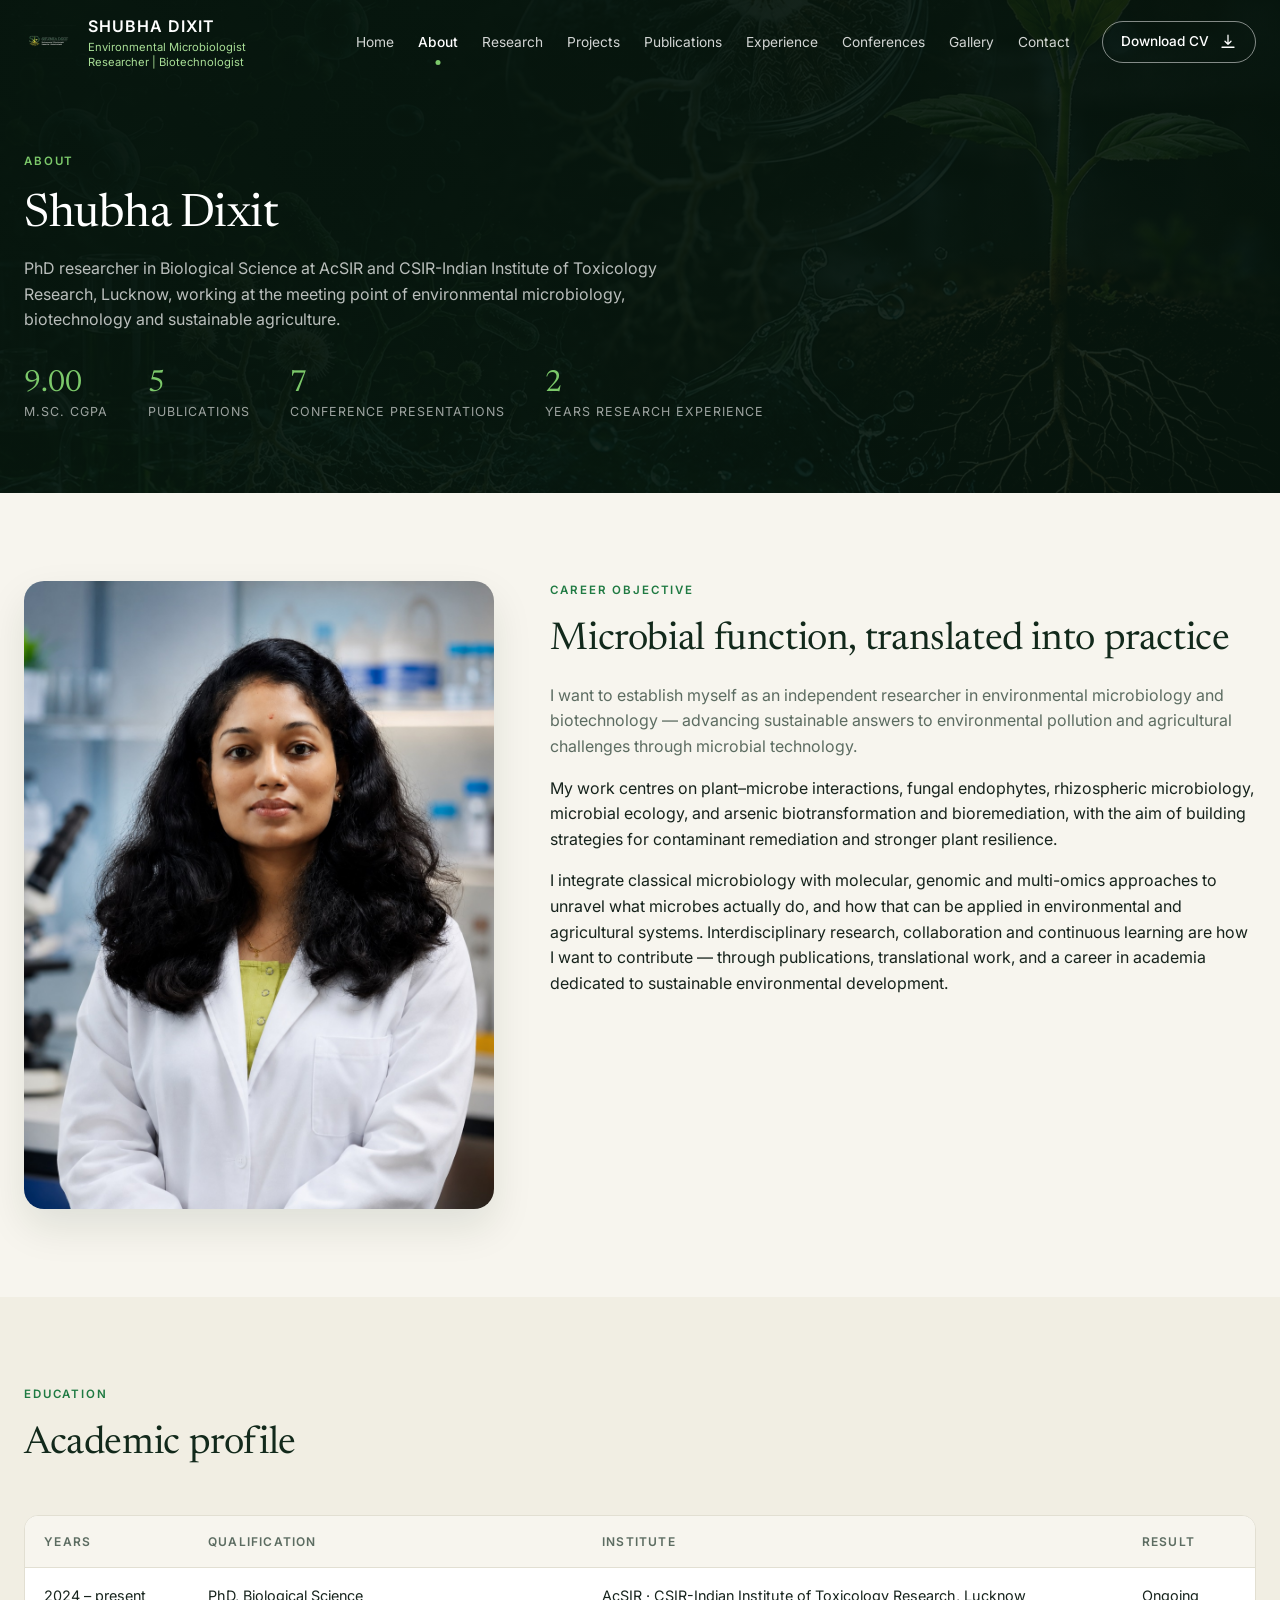
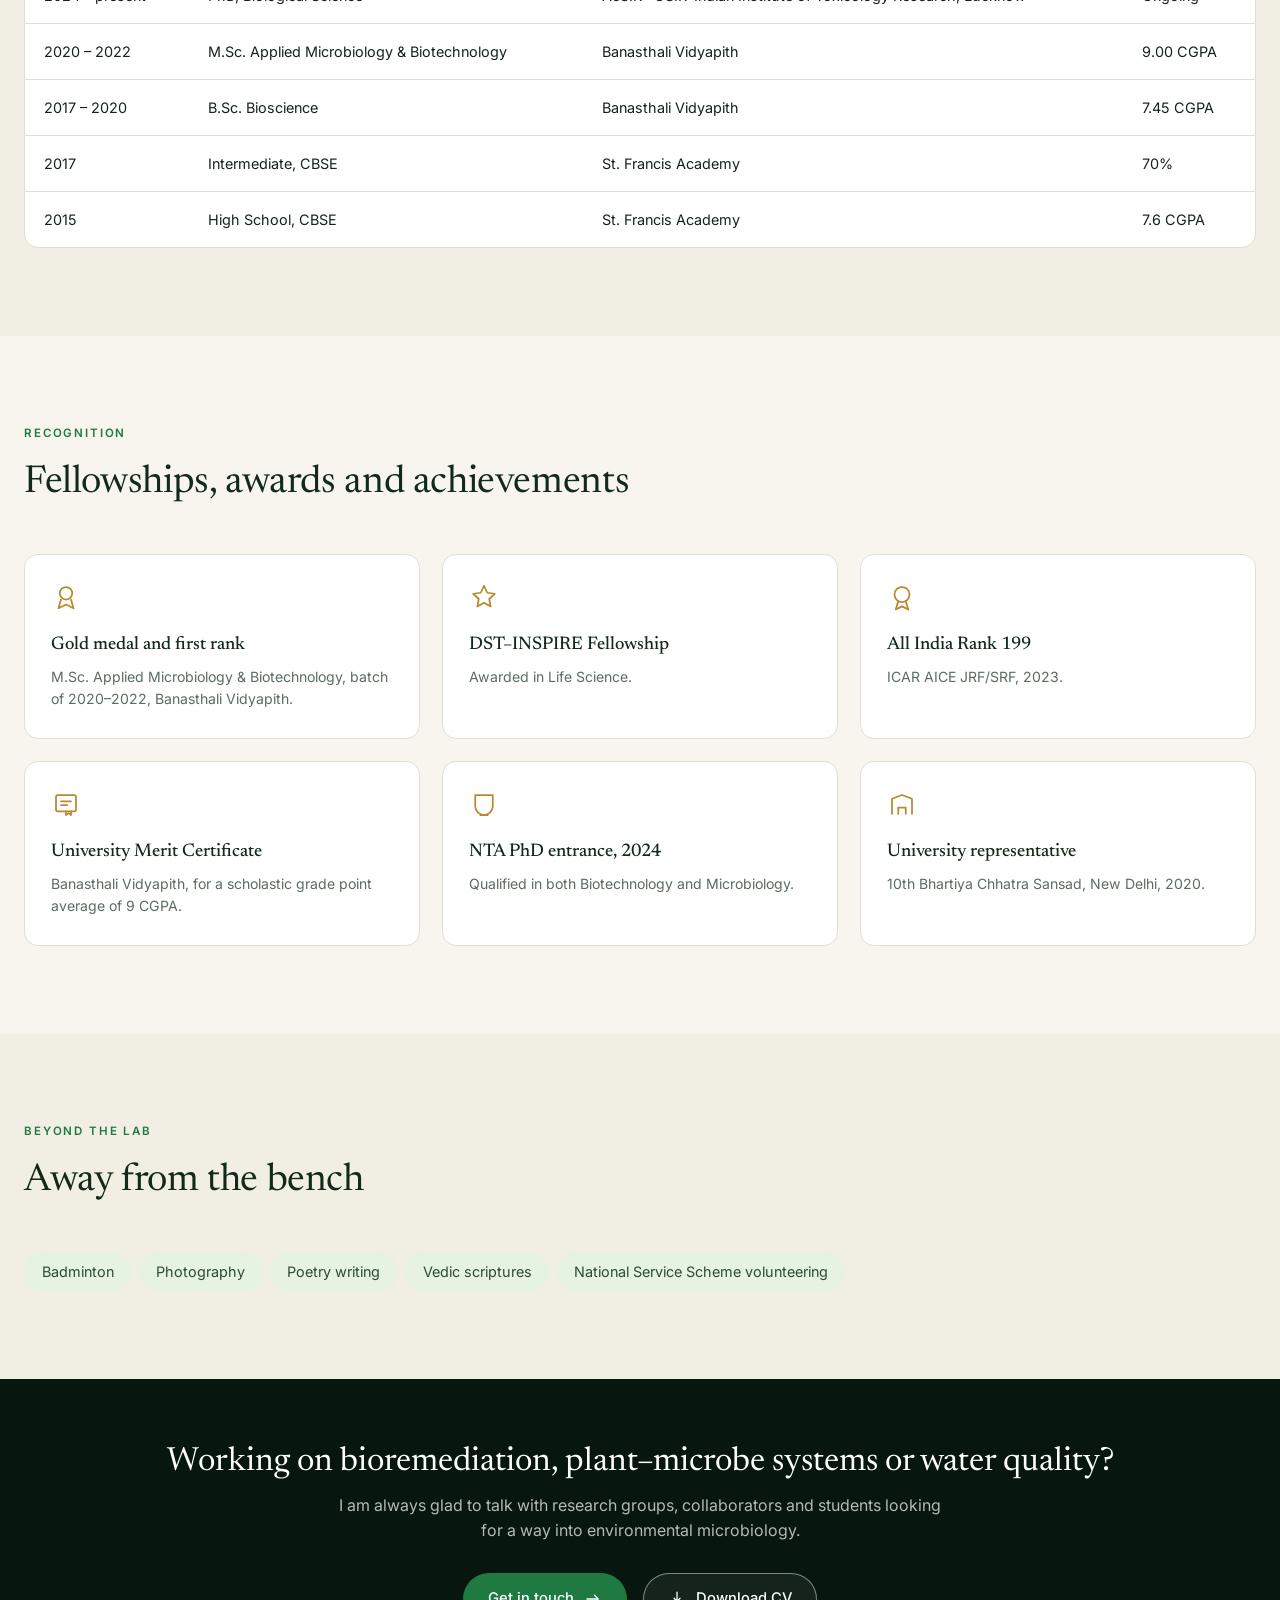
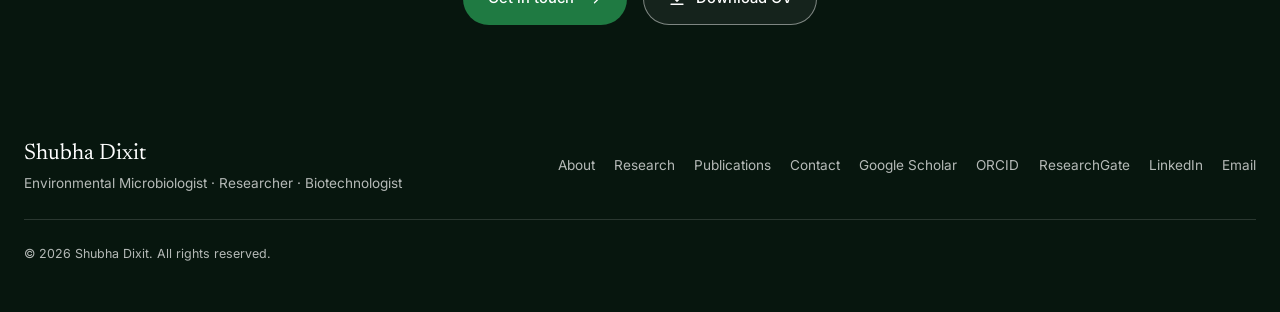
==== about.html @ a49ebfc6 "Add files via upload" ====
<!DOCTYPE html>
<html lang="en">
<head>
<meta charset="utf-8">
<meta name="viewport" content="width=device-width, initial-scale=1">
<title>About &mdash; Shubha Dixit</title>
<meta name="description" content="Career objective, academic profile, fellowships and awards of Shubha Dixit, PhD researcher at AcSIR and CSIR-IITR Lucknow.">
<meta name="author" content="Shubha Dixit">
<meta property="og:type" content="website">
<meta property="og:title" content="About &mdash; Shubha Dixit">
<meta property="og:description" content="Career objective, academic profile, fellowships and awards of Shubha Dixit, PhD researcher at AcSIR and CSIR-IITR Lucknow.">
<meta property="og:image" content="assets/img/og-cover.jpg">
<link rel="icon" href="assets/img/favicon.png" type="image/png">
<link rel="preconnect" href="https://fonts.googleapis.com">
<link rel="preconnect" href="https://fonts.gstatic.com" crossorigin>
<link href="https://fonts.googleapis.com/css2?family=Newsreader:ital,opsz,wght@0,6..72,300;0,6..72,400;0,6..72,500;1,6..72,300&family=Inter:wght@300;400;500;600;700&display=swap" rel="stylesheet">
<link rel="stylesheet" href="assets/css/style.css">
</head>

<body>
<a class="skip-link" href="#main">Skip to content</a>

<header class="site-header" id="siteHeader">
  <div class="shell nav-shell">

    <a class="brand" href="index.html">
      <span class="brand-mark">
        <img src="assets/img/logo.png" alt="">
      </span>
      <span class="brand-text">
        <strong>SHUBHA DIXIT</strong>
        <em>Environmental Microbiologist</em>
        <em>Researcher | Biotechnologist</em>
      </span>
    </a>

    <nav class="nav" id="primaryNav" aria-label="Main">
      <ul>
        <li><a href="index.html">Home</a></li>
        <li><a href="about.html" class="is-current" aria-current="page">About</a></li>
        <li><a href="research.html">Research</a></li>
        <li><a href="projects.html">Projects</a></li>
        <li><a href="publications.html">Publications</a></li>
        <li><a href="experience.html">Experience</a></li>
        <li><a href="conferences.html">Conferences</a></li>
        <li><a href="gallery.html">Gallery</a></li>
        <li><a href="contact.html">Contact</a></li>
      </ul>
    </nav>

    <a class="btn btn-outline btn-cv" href="assets/cv/Shubha_Dixit_CV.pdf" download>
      Download CV
      <svg class="ico" viewBox="0 0 24 24" aria-hidden="true"><path d="M12 3v12m0 0 4-4m-4 4-4-4M4 19h16"/></svg>
    </a>

    <button class="nav-toggle" id="navToggle" aria-label="Open menu" aria-expanded="false" aria-controls="primaryNav">
      <span></span><span></span><span></span>
    </button>

  </div>
</header>

<main id="main">

<section class="page-head">
  <div class="shell">
    <p class="eyebrow">About</p>
    <h1 class="page-title">Shubha Dixit</h1>
    <p class="page-lead">PhD researcher in Biological Science at AcSIR and CSIR-Indian Institute of Toxicology Research, Lucknow, working at the meeting point of environmental microbiology, biotechnology and sustainable agriculture.</p>
    <div class="page-stats">
      <div><strong>9.00</strong> M.Sc. CGPA</div>
      <div><strong>5</strong> Publications</div>
      <div><strong>7</strong> Conference presentations</div>
      <div><strong>2</strong> Years research experience</div>
    </div>
  </div>
</section>

<section class="section">
  <div class="shell">
    <div class="split-grid">
      <figure class="portrait-card reveal">
        <img src="assets/img/about-portrait.jpg" alt="Shubha Dixit at the microscope">
      </figure>

      <div class="reveal">
        <p class="eyebrow eyebrow-dark">Career objective</p>
        <h2 class="section-title">Microbial function, translated into practice</h2>
        <p class="section-lead">
          I want to establish myself as an independent researcher in environmental
          microbiology and biotechnology &mdash; advancing sustainable answers to
          environmental pollution and agricultural challenges through microbial technology.
        </p>
        <p>
          My work centres on plant&ndash;microbe interactions, fungal endophytes,
          rhizospheric microbiology, microbial ecology, and arsenic biotransformation and
          bioremediation, with the aim of building strategies for contaminant remediation
          and stronger plant resilience.
        </p>
        <p>
          I integrate classical microbiology with molecular, genomic and multi-omics
          approaches to unravel what microbes actually do, and how that can be applied in
          environmental and agricultural systems. Interdisciplinary research,
          collaboration and continuous learning are how I want to contribute &mdash;
          through publications, translational work, and a career in academia dedicated to
          sustainable environmental development.
        </p>
      </div>
    </div>
  </div>
</section>

<section class="section section-tint">
  <div class="shell">
    <header class="section-head reveal">
      <p class="eyebrow eyebrow-dark">Education</p>
      <h2 class="section-title">Academic profile</h2>
    </header>

    <div class="table-wrap reveal">
      <table class="data-table">
        <thead>
          <tr><th>Years</th><th>Qualification</th><th>Institute</th><th>Result</th></tr>
        </thead>
        <tbody>
          <tr><td>2024 &ndash; present</td><td>PhD, Biological Science</td><td>AcSIR &middot; CSIR-Indian Institute of Toxicology Research, Lucknow</td><td>Ongoing</td></tr>
          <tr><td>2020 &ndash; 2022</td><td>M.Sc. Applied Microbiology &amp; Biotechnology</td><td>Banasthali Vidyapith</td><td>9.00 CGPA</td></tr>
          <tr><td>2017 &ndash; 2020</td><td>B.Sc. Bioscience</td><td>Banasthali Vidyapith</td><td>7.45 CGPA</td></tr>
          <tr><td>2017</td><td>Intermediate, CBSE</td><td>St. Francis Academy</td><td>70%</td></tr>
          <tr><td>2015</td><td>High School, CBSE</td><td>St. Francis Academy</td><td>7.6 CGPA</td></tr>
        </tbody>
      </table>
    </div>
  </div>
</section>

<section class="section">
  <div class="shell">
    <header class="section-head reveal">
      <p class="eyebrow eyebrow-dark">Recognition</p>
      <h2 class="section-title">Fellowships, awards and achievements</h2>
    </header>

    <div class="award-grid">
      <article class="award reveal">
        <svg class="badge-ico" viewBox="0 0 24 24" aria-hidden="true"><circle cx="12" cy="9" r="5"/><path d="m8 14-2 7 6-3 6 3-2-7"/></svg>
        <h3>Gold medal and first rank</h3>
        <p>M.Sc. Applied Microbiology &amp; Biotechnology, batch of 2020&ndash;2022, Banasthali Vidyapith.</p>
      </article>
      <article class="award reveal">
        <svg class="badge-ico" viewBox="0 0 24 24" aria-hidden="true"><path d="m12 3 2.6 5.6 6 .8-4.4 4.2 1.1 6-5.3-3-5.3 3 1.1-6L3.4 9.4l6-.8z"/></svg>
        <h3>DST&ndash;INSPIRE Fellowship</h3>
        <p>Awarded in Life Science.</p>
      </article>
      <article class="award reveal">
        <svg class="badge-ico" viewBox="0 0 24 24" aria-hidden="true"><circle cx="12" cy="10" r="6"/><path d="M9 15.5 7 22l5-2.5L17 22l-2-6.5"/></svg>
        <h3>All India Rank 199</h3>
        <p>ICAR AICE JRF/SRF, 2023.</p>
      </article>
      <article class="award reveal">
        <svg class="badge-ico" viewBox="0 0 24 24" aria-hidden="true"><rect x="4" y="4" width="16" height="13" rx="1.5"/><path d="M8 9h8M8 12h5m-1 5v3l2-1.5L16 20v-3"/></svg>
        <h3>University Merit Certificate</h3>
        <p>Banasthali Vidyapith, for a scholastic grade point average of 9 CGPA.</p>
      </article>
      <article class="award reveal">
        <svg class="badge-ico" viewBox="0 0 24 24" aria-hidden="true"><path d="M5 4h14v9a7 7 0 0 1-14 0z"/><path d="M9 20h6"/></svg>
        <h3>NTA PhD entrance, 2024</h3>
        <p>Qualified in both Biotechnology and Microbiology.</p>
      </article>
      <article class="award reveal">
        <svg class="badge-ico" viewBox="0 0 24 24" aria-hidden="true"><path d="M4 19V7l8-3 8 3v12"/><path d="M9 19v-5h6v5"/></svg>
        <h3>University representative</h3>
        <p>10th Bhartiya Chhatra Sansad, New Delhi, 2020.</p>
      </article>
    </div>
  </div>
</section>

<section class="section section-tint">
  <div class="shell">
    <header class="section-head reveal">
      <p class="eyebrow eyebrow-dark">Beyond the lab</p>
      <h2 class="section-title">Away from the bench</h2>
    </header>
    <ul class="chip-list chip-list-lg reveal">
      <li>Badminton</li>
      <li>Photography</li>
      <li>Poetry writing</li>
      <li>Vedic scriptures</li>
      <li>National Service Scheme volunteering</li>
    </ul>
  </div>
</section>

<section class="cta">
  <div class="shell">
    <h2>Working on bioremediation, plant&ndash;microbe systems or water quality?</h2>
    <p>I am always glad to talk with research groups, collaborators and students looking for a way into environmental microbiology.</p>
    <div class="cta-actions">
      <a class="btn btn-solid" href="contact.html">Get in touch <svg class="ico" viewBox="0 0 24 24" aria-hidden="true"><path d="M4 12h15m0 0-5-5m5 5-5 5"/></svg></a>
      <a class="btn btn-ghost" href="assets/cv/Shubha_Dixit_CV.pdf" download><svg class="ico" viewBox="0 0 24 24" aria-hidden="true"><path d="M12 3v12m0 0 4-4m-4 4-4-4M4 19h16"/></svg> Download CV</a>
    </div>
  </div>
</section>

</main>

<footer class="site-footer">
  <div class="shell footer-grid">
    <div>
      <p class="footer-name">Shubha Dixit</p>
      <p class="footer-role">Environmental Microbiologist &middot; Researcher &middot; Biotechnologist</p>
    </div>
    <ul class="footer-links">
      <li><a href="about.html">About</a></li>
      <li><a href="research.html">Research</a></li>
      <li><a href="publications.html">Publications</a></li>
      <li><a href="contact.html">Contact</a></li>
      <li><a href="https://scholar.google.com/" target="_blank" rel="noopener">Google Scholar</a></li>
      <li><a href="https://orcid.org/" target="_blank" rel="noopener">ORCID</a></li>
      <li><a href="https://www.researchgate.net/" target="_blank" rel="noopener">ResearchGate</a></li>
      <li><a href="https://www.linkedin.com/" target="_blank" rel="noopener">LinkedIn</a></li>
      <li><a href="mailto:shubha.dixit.9@gmail.com">Email</a></li>
    </ul>
    <p class="footer-copy">&copy; <span id="year">2026</span> Shubha Dixit. All rights reserved.</p>
  </div>
</footer>

<script src="assets/js/main.js"></script>
</body>
</html>
---- assets/css/style.css ----
/* ============================================================
   Shubha Dixit — personal research site
   Palette, type and layout tokens
   ============================================================ */

:root{
  /* colour */
  --ink:        #07160E;   /* deepest forest, hero base            */
  --ink-2:      #0E2418;   /* raised dark surfaces                 */
  --leaf:       #7CC96A;   /* bright accent — highlights, eyebrows */
  --leaf-soft:  #A8DE96;
  --leaf-deep:  #1F7A42;   /* solid buttons                        */
  --leaf-tint:  #E6F2E2;   /* icon wells, chips                    */
  --cream:      #F7F5EE;   /* page background                      */
  --cream-2:    #F1EEE3;   /* tinted sections                      */
  --card:       #FFFFFF;
  --text:       #16231C;
  --muted:      #5C6C61;
  --line:       #E2DFD2;
  --line-dark:  rgba(255,255,255,.14);

  /* type */
  --display: "Newsreader", Georgia, "Times New Roman", serif;
  --body:    "Inter", system-ui, -apple-system, "Segoe UI", sans-serif;

  /* metrics */
  --shell: 1320px;
  --radius: 14px;
  --radius-lg: 20px;
  --shadow: 0 18px 40px rgba(11,40,24,.10);
  --shadow-soft: 0 8px 24px rgba(11,40,24,.07);
  --header-h: 84px;
}

/* ── reset ─────────────────────────────────────────────── */
*,*::before,*::after{ box-sizing:border-box; }
html{ scroll-behavior:smooth; scroll-padding-top: calc(var(--header-h) + 12px); }
body{
  margin:0;
  background:var(--cream);
  color:var(--text);
  font-family:var(--body);
  font-size:16px;
  line-height:1.6;
  -webkit-font-smoothing:antialiased;
}
img{ max-width:100%; display:block; }
a{ color:inherit; text-decoration:none; }
h1,h2,h3,h4{ margin:0 0 .5em; line-height:1.2; font-weight:500; }
p{ margin:0 0 1em; }
ul,ol{ margin:0; padding:0; list-style:none; }

.shell{ width:min(100% - 48px, var(--shell)); margin-inline:auto; }

.skip-link{
  position:absolute; left:-9999px; top:0; z-index:200;
  background:var(--leaf-deep); color:#fff; padding:10px 16px; border-radius:0 0 8px 0;
}
.skip-link:focus{ left:0; }

:focus-visible{ outline:2px solid var(--leaf); outline-offset:3px; border-radius:4px; }

/* ── shared bits ───────────────────────────────────────── */
.ico{ width:18px; height:18px; fill:none; stroke:currentColor; stroke-width:1.7;
      stroke-linecap:round; stroke-linejoin:round; flex:none; }

.eyebrow{
  font-size:.72rem; font-weight:600; letter-spacing:.16em; text-transform:uppercase;
  color:var(--leaf); margin-bottom:1.1rem;
}
.eyebrow span{ opacity:.6; margin:0 .35em; }
.eyebrow-dark{ color:var(--leaf-deep); }

.btn{
  display:inline-flex; align-items:center; gap:.6rem;
  font-family:var(--body); font-size:.92rem; font-weight:500;
  padding:.85rem 1.5rem; border-radius:999px; border:1px solid transparent;
  cursor:pointer; transition:transform .2s ease, background .2s ease, color .2s ease, border-color .2s ease;
}
.btn:hover{ transform:translateY(-2px); }
.btn-solid{ background:var(--leaf-deep); color:#fff; }
.btn-solid:hover{ background:#1a6a39; }
.btn-ghost{ background:rgba(255,255,255,.06); color:#fff; border-color:rgba(255,255,255,.45); }
.btn-ghost:hover{ background:rgba(255,255,255,.14); }
.btn-outline{ border-color:rgba(255,255,255,.5); color:#fff; padding:.6rem 1.15rem; font-size:.85rem; }
.btn-outline:hover{ background:rgba(255,255,255,.12); }
.btn-line{ border-color:var(--line); color:var(--text); padding:.6rem 1.15rem; font-size:.85rem; background:#fff; }
.btn-line:hover{ border-color:var(--leaf-deep); color:var(--leaf-deep); }
.btn-wide{ width:100%; justify-content:center; margin-top:1.1rem; }

.tag{
  display:inline-block; font-size:.72rem; font-weight:500; color:var(--muted);
  background:var(--cream-2); border:1px solid var(--line);
  padding:.25rem .7rem; border-radius:6px;
}

.chip-list{ display:flex; flex-wrap:wrap; gap:.45rem; }
.chip-list li{
  font-size:.78rem; color:#2f4a39; background:var(--leaf-tint);
  border-radius:999px; padding:.3rem .8rem;
}

.doi{
  display:inline-flex; align-items:center; gap:.35rem;
  font-size:.8rem; color:var(--leaf-deep); word-break:break-all;
}
.doi:hover{ text-decoration:underline; }
.doi .ico{ width:14px; height:14px; }

/* ============================================================
   HEADER
   ============================================================ */
.site-header{
  position:fixed; inset:0 0 auto 0; z-index:100;
  height:var(--header-h);
  display:flex; align-items:center;
  transition:background .3s ease, box-shadow .3s ease, height .3s ease;
}
.site-header.is-stuck{
  background:rgba(7,22,14,.92);
  backdrop-filter:blur(10px);
  box-shadow:0 1px 0 rgba(255,255,255,.08);
  height:70px;
}
.nav-shell{ display:flex; align-items:center; gap:2rem; }

.brand{ display:flex; align-items:center; gap:.75rem; margin-right:auto; }
.brand-mark{ width:52px; height:52px; flex:none; }
.brand-mark img,
.brand-mark svg{ width:100%; height:100%; object-fit:contain; }
.brand-letter{ font-family:var(--display); font-size:34px; fill:#fff; }
.brand-letter-d{ fill:var(--leaf); }
.brand-root{ fill:none; stroke:var(--leaf); stroke-width:1.1; stroke-linecap:round; opacity:.85; }
.brand-text strong{
  display:block; color:#fff; font-family:var(--body); font-weight:600;
  font-size:1rem; letter-spacing:.06em;
}
.brand-text em{
  display:block; font-style:normal; font-size:.7rem; color:var(--leaf-soft); line-height:1.35;
}

.nav ul{ display:flex; gap:1.5rem; }
.nav a{
  font-size:.86rem; color:rgba(255,255,255,.82); padding:.4rem 0;
  position:relative; transition:color .2s ease;
}
.nav a:hover{ color:#fff; }
.nav a.is-current{ color:#fff; font-weight:500; }
.nav a.is-current::after{
  content:""; position:absolute; left:50%; bottom:-8px; transform:translateX(-50%);
  width:5px; height:5px; border-radius:50%; background:var(--leaf);
}

.nav-toggle{ display:none; background:none; border:0; padding:8px; cursor:pointer; }
.nav-toggle span{ display:block; width:24px; height:2px; background:#fff; margin:5px 0; border-radius:2px;
  transition:transform .25s ease, opacity .25s ease; }
.nav-toggle[aria-expanded="true"] span:nth-child(1){ transform:translateY(7px) rotate(45deg); }
.nav-toggle[aria-expanded="true"] span:nth-child(2){ opacity:0; }
.nav-toggle[aria-expanded="true"] span:nth-child(3){ transform:translateY(-7px) rotate(-45deg); }

/* ============================================================
   HERO
   ============================================================ */
.hero{
  position:relative; overflow:hidden;
  padding:calc(var(--header-h) + 56px) 0 190px;
  background:var(--ink);
  isolation:isolate;
}
.hero-bg{
  position:absolute; inset:0; z-index:-2;
  background:url("../img/hero-bg.jpg") center/cover no-repeat, var(--ink);
  opacity:.55;
}
.hero-veil{
  position:absolute; inset:0; z-index:-1;
  background:
    radial-gradient(120% 90% at 12% 30%, rgba(7,22,14,.94) 0%, rgba(7,22,14,.72) 45%, rgba(7,22,14,.35) 75%),
    linear-gradient(to bottom, rgba(7,22,14,.55), rgba(7,22,14,.9));
}
.hero-shell{
  display:grid; grid-template-columns:minmax(0,1fr) minmax(0,1.05fr);
  gap:2rem; align-items:center;
}

.hero-title{
  font-family:var(--display); font-weight:400; color:#fff;
  font-size:clamp(2.3rem, 4.2vw, 3.7rem); line-height:1.14;
  letter-spacing:-.01em; margin-bottom:1.4rem;
}
.hero-title em{ font-style:normal; color:var(--leaf); }

.hero-lead{
  color:rgba(255,255,255,.8); max-width:34rem; font-size:1rem; line-height:1.75;
  margin-bottom:2rem;
}
.hero-actions{ display:flex; flex-wrap:wrap; gap:1rem; margin-bottom:2.2rem; }

.hero-links{ display:flex; flex-wrap:wrap; gap:1.6rem; }
.hero-links a{
  display:inline-flex; align-items:center; gap:.5rem;
  font-size:.83rem; color:rgba(255,255,255,.72); transition:color .2s ease;
}
.hero-links a:hover{ color:var(--leaf); }

/* hero figure — one complete artwork supplied by you */
.hero-figure{ position:relative; }
.hero-arc{
  position:absolute; left:4%; top:0; width:72%; aspect-ratio:1;
  border:1px solid rgba(168,222,150,.35); border-radius:50%;
  pointer-events:none;
}
.hero-image{
  position:relative; width:100%; max-height:min(660px, 72vh);
  object-fit:contain; object-position:bottom right;
  -webkit-mask-image:linear-gradient(to bottom, #000 86%, transparent 100%);
          mask-image:linear-gradient(to bottom, #000 86%, transparent 100%);
}

/* ============================================================
   FOCUS CARDS
   ============================================================ */
.focus{ position:relative; z-index:5; margin-top:-130px; }
.focus-grid{
  display:grid; grid-template-columns:repeat(4,1fr); gap:1.25rem;
  background:var(--card); border-radius:var(--radius-lg);
  padding:1.5rem; box-shadow:var(--shadow);
}
.focus-card{
  position:relative; overflow:hidden;
  background:linear-gradient(135deg,#FBFBF7 0%, #F2F6EF 100%);
  border:1px solid var(--line); border-radius:var(--radius);
  padding:1.4rem 1.3rem; min-height:190px;
  transition:transform .25s ease, box-shadow .25s ease;
}
.focus-card:hover{ transform:translateY(-4px); box-shadow:var(--shadow-soft); }
.focus-icon{
  display:grid; place-items:center; width:42px; height:42px; border-radius:50%;
  background:var(--leaf-tint); margin-bottom:.9rem;
}
.focus-icon svg{ width:22px; height:22px; fill:none; stroke:var(--leaf-deep); stroke-width:1.5;
  stroke-linecap:round; stroke-linejoin:round; }
.focus-card h3{ font-family:var(--display); font-size:1.18rem; color:#12291B; }
.focus-card p{ font-size:.85rem; color:var(--muted); margin:0; max-width:22ch; }
.focus-art{
  position:absolute; right:-8px; top:14px; width:44%; opacity:.9; pointer-events:none;
}

/* ============================================================
   BAND — about / highlights / achievements
   ============================================================ */
.band{ padding:5rem 0 4.5rem; }
.band-grid{
  display:grid; grid-template-columns:1fr 1.05fr 1.05fr; gap:2.75rem;
}
.band-col-mid{
  border-inline:1px solid var(--line);
  padding-inline:2.75rem;
  margin-inline:-.75rem;
}

.rule-heading{
  display:flex; align-items:center; gap:.6rem;
  font-family:var(--body); font-size:.82rem; font-weight:600;
  letter-spacing:.13em; text-transform:uppercase; color:#25382C;
  margin-bottom:1.5rem;
}
.rule-heading::after{
  content:""; flex:1; height:1px; background:var(--line);
}
.rule-heading-split{ justify-content:space-between; margin-top:2.5rem; }
.rule-heading-split::after{ display:none; }
.rule-heading-split > span{ display:flex; align-items:center; gap:.6rem; }
.rule-ico{ width:20px; height:20px; fill:none; stroke:var(--leaf-deep); stroke-width:1.4;
  stroke-linecap:round; stroke-linejoin:round; }

.chip-link{
  font-size:.75rem; font-weight:500; text-transform:none; letter-spacing:0;
  border:1px solid var(--line); border-radius:999px; padding:.3rem .9rem; background:#fff;
}
.chip-link:hover{ border-color:var(--leaf-deep); color:var(--leaf-deep); }

/* about */
.about-inner{ display:grid; grid-template-columns:200px 1fr; gap:1.4rem; }
.about-photo{ margin:0; }
.about-photo img{
  width:100%; aspect-ratio:3/4; object-fit:cover;
  border-radius:var(--radius); box-shadow:var(--shadow-soft);
}
.about-text p{ font-size:.9rem; color:var(--muted); }
.about-text .btn-line{ margin-top:.4rem; }

/* highlight tiles */
.tile-grid{ display:grid; grid-template-columns:1fr 1fr; gap:.9rem; }
.tile{
  position:relative; display:block; border-radius:var(--radius); overflow:hidden;
  aspect-ratio:16/11; background:var(--ink-2);
}
.tile img{ width:100%; height:100%; object-fit:cover; transition:transform .45s ease; }
.tile:hover img{ transform:scale(1.06); }
.tile span{
  position:absolute; left:0; right:0; bottom:0; padding:.7rem .85rem;
  color:#fff; font-size:.82rem; font-weight:500;
  background:linear-gradient(to top, rgba(6,20,12,.85), rgba(6,20,12,0));
}

/* achievements */
.badge-row{ display:grid; grid-template-columns:repeat(4,1fr); gap:.75rem; text-align:center; }
.badge-row li{ display:flex; flex-direction:column; align-items:center; gap:.3rem; }
.badge-ico{ width:30px; height:30px; fill:none; stroke:#B8892F; stroke-width:1.4;
  stroke-linecap:round; stroke-linejoin:round; }
.badge-row strong{ font-size:.78rem; font-weight:600; }
.badge-row span{ font-size:.72rem; color:var(--muted); }

/* latest publications carousel */
.pub-carousel{ position:relative; }
.pub-track{ position:relative; min-height:200px; }
.pub-slide{
  display:none; grid-template-columns:96px 1fr; gap:1rem;
}
.pub-slide.is-active{ display:grid; animation:fadeIn .45s ease both; }
@keyframes fadeIn{ from{ opacity:0; transform:translateY(8px);} to{ opacity:1; transform:none;} }
.pub-thumb{
  width:96px; aspect-ratio:3/4; object-fit:cover;
  border:1px solid var(--line); border-radius:8px; background:#fff;
}
.pub-meta h3{ font-size:.95rem; font-weight:600; line-height:1.4; margin-bottom:.35rem; }
.pub-source{ font-size:.82rem; color:var(--muted); margin-bottom:.5rem; }
.pub-meta .tag{ margin-bottom:.6rem; }
.pub-dots{ display:flex; gap:.4rem; justify-content:center; margin-top:1.2rem; }
.pub-dots button{
  width:8px; height:8px; padding:0; border:0; border-radius:50%;
  background:var(--line); cursor:pointer; transition:background .2s ease, width .2s ease;
}
.pub-dots button.is-active{ background:var(--leaf-deep); width:20px; border-radius:4px; }

/* ============================================================
   GENERIC SECTIONS
   ============================================================ */
.section{ padding:5.5rem 0; }
.section-tint{ background:var(--cream-2); }
.section-dark{ background:var(--ink); color:rgba(255,255,255,.82); }
.section-dark .section-title{ color:#fff; }
.section-dark .section-lead{ color:rgba(255,255,255,.7); }

.section-head{ max-width:52rem; margin-bottom:3rem; }
.section-title{
  font-family:var(--display); font-weight:400;
  font-size:clamp(1.8rem, 3vw, 2.6rem); letter-spacing:-.01em; color:#12291B;
}
.section-lead{ color:var(--muted); font-size:1rem; max-width:46rem; }

/* ── inner-page masthead ───────────────────────────────── */
.page-head{
  position:relative; overflow:hidden; background:var(--ink);
  padding:calc(var(--header-h) + 68px) 0 4.5rem;
}
.page-head::before{
  content:""; position:absolute; inset:0;
  background:url("../img/hero-bg.jpg") center/cover no-repeat;
  opacity:.22;
}
.page-head::after{
  content:""; position:absolute; inset:0;
  background:radial-gradient(90% 120% at 10% 20%, rgba(7,22,14,.9), rgba(7,22,14,.6));
}
.page-head .shell{ position:relative; z-index:2; }
.page-title{
  font-family:var(--display); font-weight:400; color:#fff;
  font-size:clamp(2.1rem, 3.6vw, 3.1rem); letter-spacing:-.01em; margin-bottom:.8rem;
}
.page-lead{ color:rgba(255,255,255,.72); max-width:44rem; font-size:1rem; margin:0; }
.page-stats{ display:flex; flex-wrap:wrap; gap:2.5rem; margin-top:2.2rem; }
.page-stats div{ color:rgba(255,255,255,.6); font-size:.78rem; letter-spacing:.08em; text-transform:uppercase; }
.page-stats strong{
  display:block; font-family:var(--display); font-size:1.9rem; font-weight:400;
  color:var(--leaf); letter-spacing:0; text-transform:none; line-height:1.1;
}

/* ── closing call to action ────────────────────────────── */
.cta{ background:var(--ink); padding:4rem 0; text-align:center; }
.cta h2{
  font-family:var(--display); font-weight:400; color:#fff;
  font-size:clamp(1.6rem, 2.6vw, 2.2rem); margin-bottom:.6rem;
}
.cta p{ color:rgba(255,255,255,.7); max-width:38rem; margin:0 auto 1.8rem; }
.cta-actions{ display:flex; flex-wrap:wrap; gap:1rem; justify-content:center; }

/* research themes */
.theme-list{ display:grid; grid-template-columns:1fr 1fr; gap:1.4rem; }
.theme{
  background:var(--card); border:1px solid var(--line); border-radius:var(--radius);
  padding:1.9rem 1.8rem;
}
.theme h3{ font-family:var(--display); font-size:1.3rem; color:#12291B; }
.theme p{ font-size:.92rem; color:var(--muted); }

/* projects */
.project-grid{ display:grid; grid-template-columns:1fr 1fr; gap:1.6rem; }
.project-card{
  background:var(--card); border:1px solid var(--line); border-radius:var(--radius-lg);
  overflow:hidden; display:flex; flex-direction:column;
  transition:transform .25s ease, box-shadow .25s ease;
}
.project-card:hover{ transform:translateY(-4px); box-shadow:var(--shadow); }
.project-card > img{ width:100%; aspect-ratio:16/9; object-fit:cover; }
.project-body{ padding:1.6rem 1.7rem 1.8rem; }
.project-tag{
  font-size:.74rem; letter-spacing:.06em; text-transform:uppercase;
  color:var(--leaf-deep); font-weight:600; margin-bottom:.6rem;
}
.project-card h3{ font-family:var(--display); font-size:1.25rem; color:#12291B; }
.project-card p:last-child{ font-size:.9rem; color:var(--muted); margin:0; }

/* publication list */
.pub-list{ display:grid; gap:1rem; counter-reset:pub; }
.pub-row{
  display:grid; grid-template-columns:96px 1fr; gap:1.5rem; align-items:start;
  background:var(--card); border:1px solid var(--line); border-radius:var(--radius);
  padding:1.5rem 1.7rem;
}
.pub-year{
  font-family:var(--display); font-size:1.5rem; color:var(--leaf-deep); line-height:1;
}
.pub-row h3{ font-size:1.02rem; font-weight:600; line-height:1.45; }
.pub-authors{ font-size:.88rem; color:var(--text); margin-bottom:.2rem; }
.pub-row .pub-source{ margin-bottom:.4rem; }

/* experience */
.exp-grid{ display:grid; grid-template-columns:1fr 1fr; gap:3.5rem; }
.col-title{
  font-family:var(--body); font-size:.8rem; font-weight:600; letter-spacing:.13em;
  text-transform:uppercase; color:#25382C; padding-bottom:.7rem;
  border-bottom:1px solid var(--line); margin-bottom:1.6rem;
}
.col-title-gap{ margin-top:3rem; }

.timeline{ position:relative; padding-left:1.7rem; display:grid; gap:1.8rem; }
.timeline::before{
  content:""; position:absolute; left:5px; top:6px; bottom:6px; width:1px; background:var(--line);
}
.timeline li{ position:relative; }
.timeline li::before{
  content:""; position:absolute; left:-1.7rem; top:7px;
  width:11px; height:11px; border-radius:50%;
  background:var(--cream); border:2px solid var(--leaf-deep);
}
.tl-date{ font-size:.76rem; letter-spacing:.05em; text-transform:uppercase; color:var(--leaf-deep); font-weight:600; }
.timeline h4{ font-family:var(--display); font-size:1.15rem; margin:.25rem 0 .35rem; }
.timeline p{ font-size:.9rem; color:var(--muted); margin:0; }

.skill-block{ margin-bottom:1.6rem; }
.skill-block h4{ font-size:.86rem; font-weight:600; margin-bottom:.6rem; }
.plain-list{ display:grid; gap:.6rem; }
.plain-list li{
  font-size:.9rem; color:var(--muted); padding-left:1.1rem; position:relative;
}
.plain-list li::before{
  content:""; position:absolute; left:0; top:.62em;
  width:6px; height:6px; border-radius:50%; background:var(--leaf);
}

/* conferences */
.conf-list{ display:grid; gap:0; }
.conf{
  display:grid; grid-template-columns:130px 1fr; gap:1.5rem;
  padding:1.5rem 0; border-top:1px solid var(--line);
}
.conf:last-child{ border-bottom:1px solid var(--line); }
.conf-when{ font-size:.8rem; letter-spacing:.05em; text-transform:uppercase; color:var(--leaf-deep); font-weight:600; padding-top:.2rem; }
.conf h3{ font-size:1.05rem; font-weight:500; color:var(--text); line-height:1.45; }
.conf p{ font-size:.88rem; color:var(--muted); margin:0 0 .4rem; }
.conf-flag{
  display:inline-block; margin-left:.5rem; vertical-align:middle;
  font-size:.68rem; letter-spacing:.08em; text-transform:uppercase;
  color:var(--leaf-deep); border:1px solid rgba(31,122,66,.35);
  border-radius:999px; padding:.15rem .6rem;
}
.section-dark .conf{ border-color:var(--line-dark); }
.section-dark .conf-when{ color:var(--leaf); }
.section-dark .conf h3{ color:#fff; }
.section-dark .conf p{ color:rgba(255,255,255,.65); }
.section-dark .doi{ color:var(--leaf); }

/* gallery */
.gallery-grid{ display:grid; grid-template-columns:repeat(4,1fr); gap:1rem; }
.gallery-grid figure{ margin:0; }
.gallery-grid img{
  width:100%; aspect-ratio:4/3; object-fit:cover;
  border-radius:var(--radius); box-shadow:var(--shadow-soft);
  transition:transform .35s ease;
}
.gallery-grid figure:hover img{ transform:translateY(-4px); }
.gallery-grid figcaption{ font-size:.8rem; color:var(--muted); margin-top:.5rem; }

/* contact */
.contact-grid{ display:grid; grid-template-columns:1fr 1fr; gap:4rem; align-items:start; }
.contact-list{ display:grid; gap:.9rem; margin-top:1.5rem; }
.contact-list li{ display:flex; align-items:center; gap:.7rem; font-size:.92rem; color:var(--muted); }
.contact-list .ico{ stroke:var(--leaf-deep); }
.contact-list a:hover{ color:var(--leaf-deep); }

.contact-form{
  background:var(--card); border:1px solid var(--line); border-radius:var(--radius-lg);
  padding:2rem; display:grid; gap:1rem;
}
.contact-form label{ display:grid; gap:.4rem; }
.contact-form span{ font-size:.8rem; font-weight:600; letter-spacing:.04em; }
.contact-form input,
.contact-form textarea{
  font-family:var(--body); font-size:.92rem; color:var(--text);
  border:1px solid var(--line); border-radius:10px; padding:.75rem .9rem;
  background:var(--cream); resize:vertical;
}
.contact-form input:focus,
.contact-form textarea:focus{ outline:2px solid var(--leaf); outline-offset:1px; }
.contact-form .btn{ justify-self:start; }
.form-note{ font-size:.75rem; color:var(--muted); margin:0; }
.form-note code{ background:var(--cream-2); padding:.1rem .35rem; border-radius:4px; }

/* footer */
.site-footer{ background:var(--ink); color:rgba(255,255,255,.7); padding:3rem 0; }
.footer-grid{ display:grid; grid-template-columns:1fr auto; gap:1.5rem 2rem; align-items:center; }
.footer-name{ font-family:var(--display); font-size:1.4rem; color:#fff; margin:0; }
.footer-role{ font-size:.85rem; margin:0; }
.footer-links{ display:flex; flex-wrap:wrap; gap:1.2rem; font-size:.85rem; }
.footer-links a:hover{ color:var(--leaf); }
.footer-copy{ grid-column:1/-1; font-size:.78rem; margin:0;
  border-top:1px solid var(--line-dark); padding-top:1.5rem; }

/* ── about page ────────────────────────────────────────── */
.split-grid{ display:grid; grid-template-columns:minmax(0,.8fr) minmax(0,1.2fr); gap:3.5rem; align-items:start; }
.portrait-card{ margin:0; }
.portrait-card img{
  width:100%; aspect-ratio:3/4; object-fit:cover;
  border-radius:var(--radius-lg); box-shadow:var(--shadow);
}

.table-wrap{ overflow-x:auto; border:1px solid var(--line); border-radius:var(--radius); background:var(--card); }
.data-table{ width:100%; border-collapse:collapse; min-width:640px; }
.data-table th,
.data-table td{ text-align:left; padding:1rem 1.2rem; border-bottom:1px solid var(--line); font-size:.9rem; }
.data-table th{
  font-size:.75rem; letter-spacing:.1em; text-transform:uppercase; color:var(--muted);
  background:var(--cream); font-weight:600;
}
.data-table tr:last-child td{ border-bottom:0; }

.award-grid{ display:grid; grid-template-columns:repeat(3,1fr); gap:1.4rem; }
.award{
  background:var(--card); border:1px solid var(--line); border-radius:var(--radius);
  padding:1.7rem 1.6rem;
}
.award .badge-ico{ margin-bottom:.9rem; }
.award h3{ font-family:var(--display); font-size:1.15rem; color:#12291B; }
.award p{ font-size:.88rem; color:var(--muted); margin:0; }

.chip-list-lg li{ font-size:.9rem; padding:.5rem 1.1rem; }

.interest-grid{ display:grid; grid-template-columns:repeat(2,1fr); gap:1.4rem; }
.interest{ border-top:2px solid var(--leaf-deep); padding-top:1.2rem; }
.interest h3{ font-family:var(--display); font-size:1.2rem; color:#12291B; }
.interest p{ font-size:.9rem; color:var(--muted); margin:0; }

.note{ margin-top:2rem; font-size:.9rem; color:var(--muted); }
.note a{ color:var(--leaf-deep); text-decoration:underline; }

/* ── scroll reveal ─────────────────────────────────────── */
.reveal{ opacity:0; transform:translateY(18px); transition:opacity .6s ease, transform .6s ease; }
.reveal.is-visible{ opacity:1; transform:none; }

/* ============================================================
   RESPONSIVE
   ============================================================ */
@media (max-width:1180px){
  .band-grid{ grid-template-columns:1fr 1fr; }
  .band-col-mid{ border-inline:0; padding-inline:0; margin-inline:0;
    border-top:1px solid var(--line); padding-top:2.5rem; grid-column:1/-1; order:3; }
  .focus-grid{ grid-template-columns:1fr 1fr; }
  .gallery-grid{ grid-template-columns:repeat(3,1fr); }
}

@media (max-width:980px){
  .nav{
    position:fixed; inset:var(--header-h) 0 auto 0;
    background:rgba(7,22,14,.97); backdrop-filter:blur(10px);
    padding:1.2rem 24px 1.6rem;
    display:none; border-top:1px solid rgba(255,255,255,.08);
  }
  .nav.is-open{ display:block; }
  .nav ul{ flex-direction:column; gap:.2rem; }
  .nav a{ display:block; padding:.7rem 0; }
  .nav a.is-current::after{ display:none; }
  .nav-toggle{ display:block; order:3; }
  .btn-cv{ order:2; }

  .hero{ padding-bottom:150px; }
  .hero-shell{ grid-template-columns:1fr; }
  .hero-figure{ order:-1; }
  .hero-image{ max-height:44vh; object-position:bottom center; }
  .hero-arc{ left:14%; width:72%; }
  .page-head{ padding:calc(var(--header-h) + 44px) 0 3rem; }
  .page-stats{ gap:1.6rem; }

  .theme-list,
  .project-grid,
  .exp-grid,
  .split-grid,
  .interest-grid,
  .contact-grid{ grid-template-columns:1fr; gap:1.6rem; }
  .contact-grid,
  .split-grid{ gap:2.5rem; }
  .award-grid{ grid-template-columns:1fr 1fr; }
  .portrait-card img{ aspect-ratio:4/3; }
}

@media (max-width:720px){
  .shell{ width:calc(100% - 32px); }
  .section{ padding:3.5rem 0; }
  .band{ padding:3.5rem 0; }
  .focus{ margin-top:-90px; }
  .focus-grid{ grid-template-columns:1fr; padding:1rem; gap:1rem; }
  .focus-card{ min-height:0; }
  .focus-art{ width:34%; }
  .band-grid{ grid-template-columns:1fr; gap:2.5rem; }
  .about-inner{ grid-template-columns:1fr; }
  .about-photo img{ aspect-ratio:4/3; }
  .badge-row{ grid-template-columns:1fr 1fr; gap:1.2rem; }
  .pub-slide{ grid-template-columns:72px 1fr; }
  .pub-thumb{ width:72px; }
  .pub-row{ grid-template-columns:1fr; gap:.5rem; padding:1.2rem 1.2rem; }
  .pub-year{ font-size:1.15rem; }
  .conf{ grid-template-columns:1fr; gap:.4rem; }
  .gallery-grid{ grid-template-columns:1fr 1fr; }
  .award-grid{ grid-template-columns:1fr; }
  .footer-grid{ grid-template-columns:1fr; }
  .brand-text em:last-child{ display:none; }
}

@media (prefers-reduced-motion:reduce){
  html{ scroll-behavior:auto; }
  *,*::before,*::after{ animation-duration:.001ms !important; animation-iteration-count:1 !important;
    transition-duration:.001ms !important; }
  .reveal{ opacity:1; transform:none; }
}
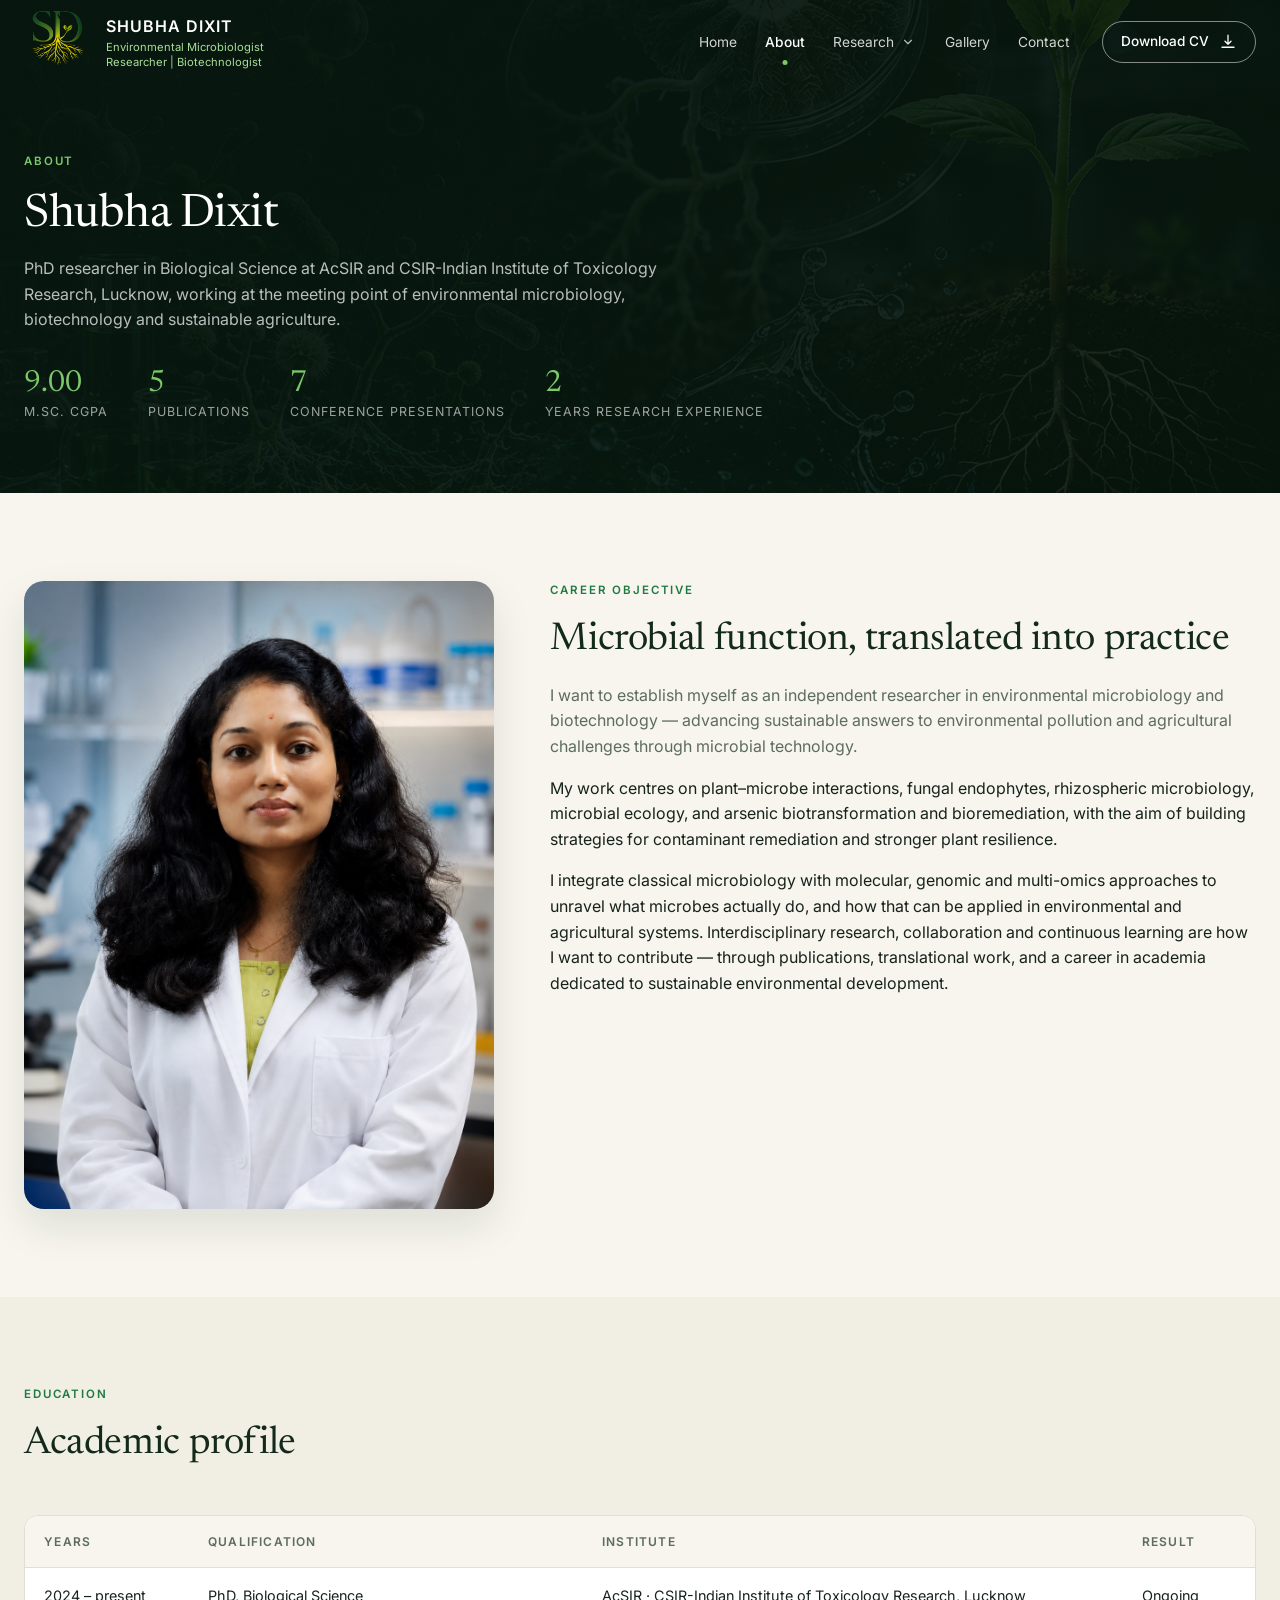
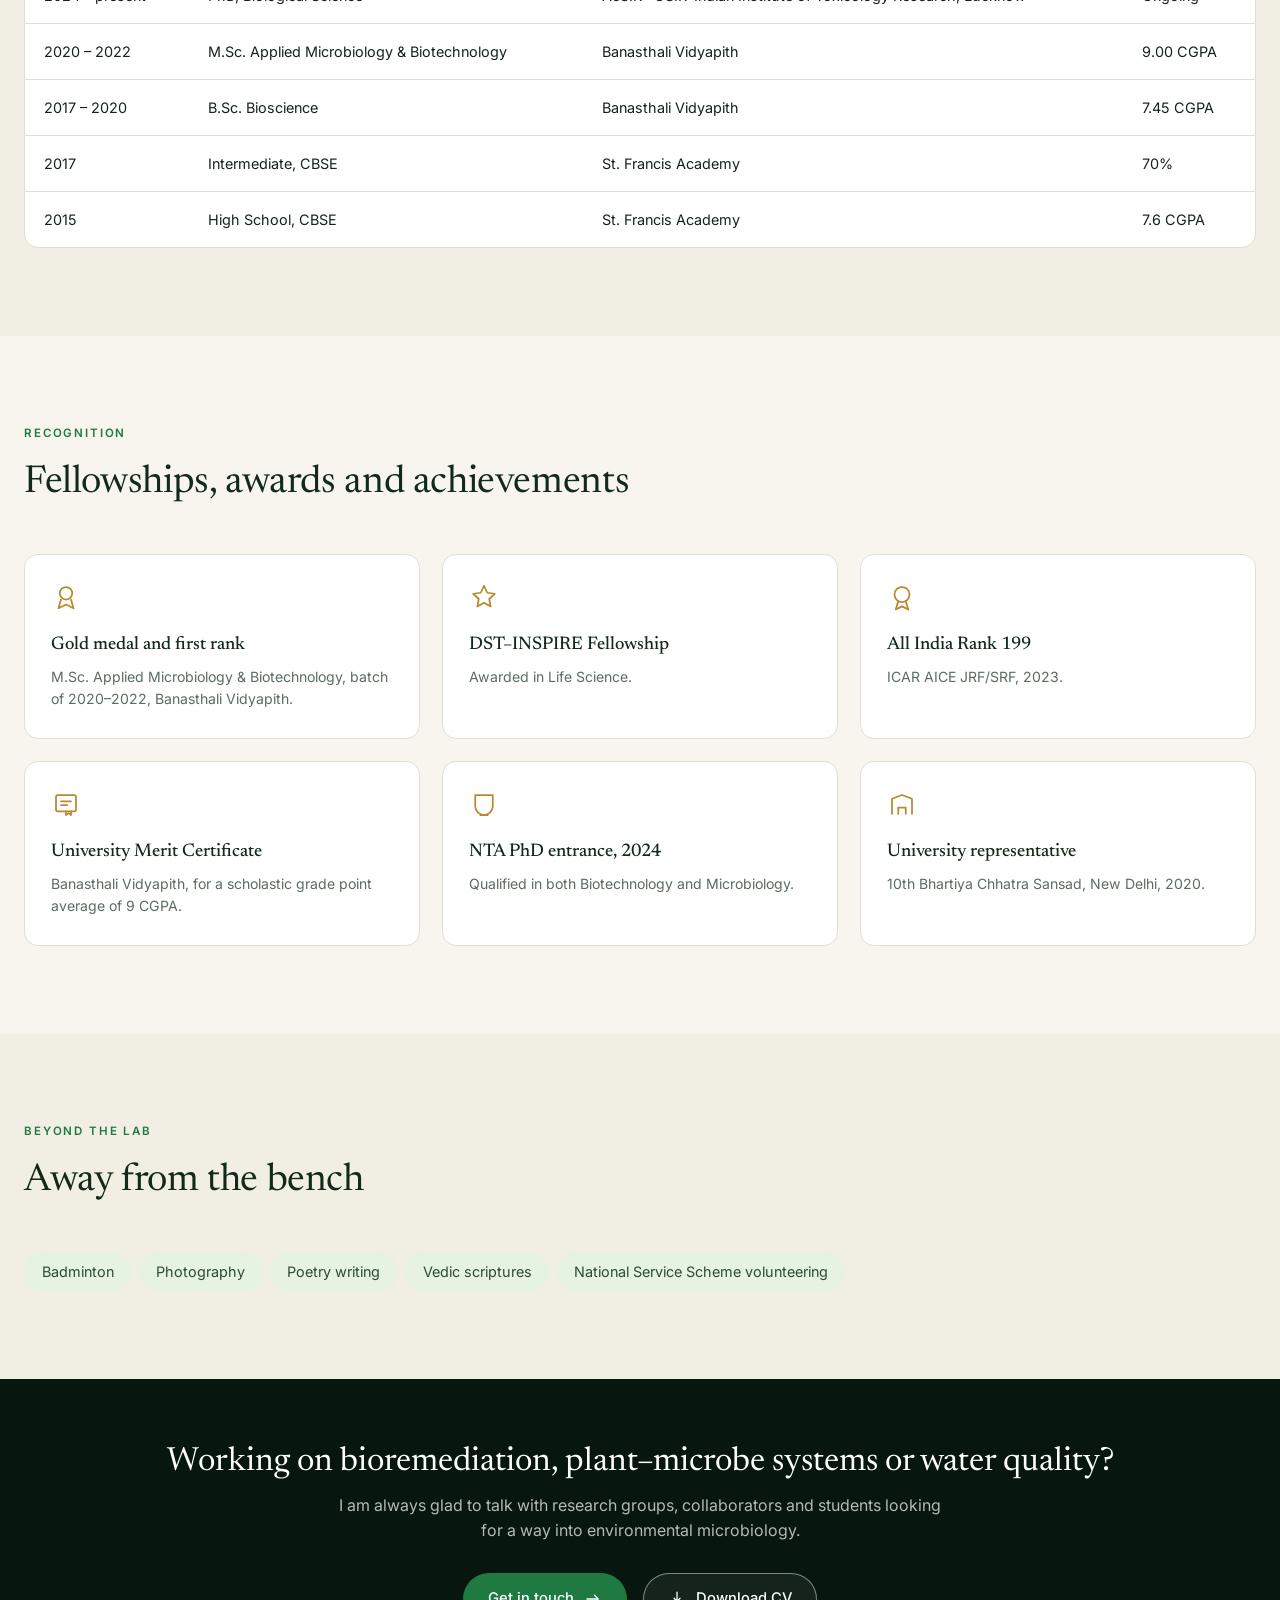
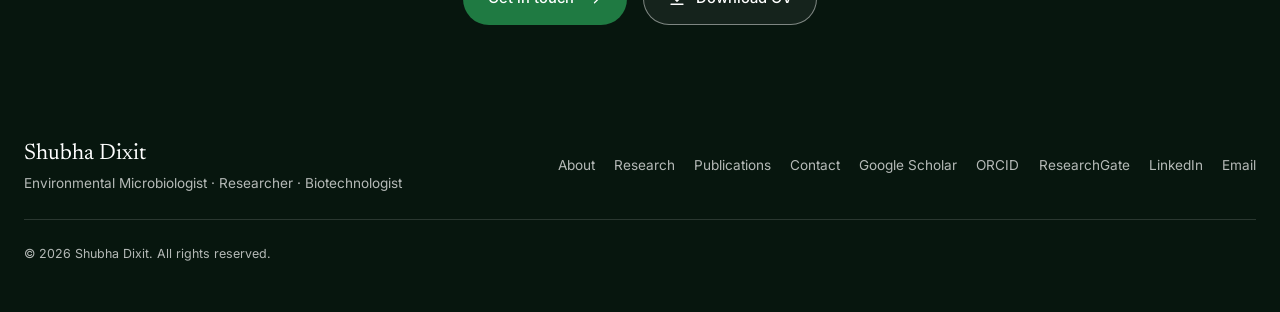
==== commit 1b9b7b63: "Add files via upload" ====
--- a/about.html
+++ b/about.html
@@ -38,11 +38,19 @@
       <ul>
         <li><a href="index.html">Home</a></li>
         <li><a href="about.html" class="is-current" aria-current="page">About</a></li>
-        <li><a href="research.html">Research</a></li>
-        <li><a href="projects.html">Projects</a></li>
-        <li><a href="publications.html">Publications</a></li>
-        <li><a href="experience.html">Experience</a></li>
-        <li><a href="conferences.html">Conferences</a></li>
+        <li class="has-sub">
+          <a href="research.html">Research</a>
+          <button class="sub-toggle" type="button" aria-expanded="false" aria-label="Show research pages">
+            <svg viewBox="0 0 24 24" aria-hidden="true"><path d="m6 9 6 6 6-6"/></svg>
+          </button>
+          <ul class="subnav">
+            <li><a href="research.html">Research overview</a></li>
+            <li><a href="projects.html">Projects</a></li>
+            <li><a href="publications.html">Publications</a></li>
+            <li><a href="experience.html">Experience</a></li>
+            <li><a href="conferences.html">Conferences</a></li>
+          </ul>
+        </li>
         <li><a href="gallery.html">Gallery</a></li>
         <li><a href="contact.html">Contact</a></li>
       </ul>
@@ -216,10 +224,10 @@
       <li><a href="research.html">Research</a></li>
       <li><a href="publications.html">Publications</a></li>
       <li><a href="contact.html">Contact</a></li>
-      <li><a href="https://scholar.google.com/" target="_blank" rel="noopener">Google Scholar</a></li>
-      <li><a href="https://orcid.org/" target="_blank" rel="noopener">ORCID</a></li>
-      <li><a href="https://www.researchgate.net/" target="_blank" rel="noopener">ResearchGate</a></li>
-      <li><a href="https://www.linkedin.com/" target="_blank" rel="noopener">LinkedIn</a></li>
+      <li><a href="https://scholar.google.com/citations?user=-epYhrEAAAAJ&amp;hl=en" target="_blank" rel="noopener">Google Scholar</a></li>
+      <li><a href="https://orcid.org/0009-0008-8177-6797" target="_blank" rel="noopener">ORCID</a></li>
+      <li><a href="https://www.researchgate.net/profile/Shubha-Dixit-2" target="_blank" rel="noopener">ResearchGate</a></li>
+      <li><a href="https://www.linkedin.com/in/shubha-dixit-377602171" target="_blank" rel="noopener">LinkedIn</a></li>
       <li><a href="mailto:shubha.dixit.9@gmail.com">Email</a></li>
     </ul>
     <p class="footer-copy">&copy; <span id="year">2026</span> Shubha Dixit. All rights reserved.</p>
--- a/assets/css/style.css
+++ b/assets/css/style.css
@@ -124,8 +124,12 @@
 }
 .nav-shell{ display:flex; align-items:center; gap:2rem; }
 
-.brand{ display:flex; align-items:center; gap:.75rem; margin-right:auto; }
-.brand-mark{ width:52px; height:52px; flex:none; }
+.brand{ display:flex; align-items:center; gap:.9rem; margin-right:auto; }
+.brand-mark{
+  width:68px; height:68px; flex:none;
+  transition:width .3s ease, height .3s ease;
+}
+.site-header.is-stuck .brand-mark{ width:56px; height:56px; }
 .brand-mark img,
 .brand-mark svg{ width:100%; height:100%; object-fit:contain; }
 .brand-letter{ font-family:var(--display); font-size:34px; fill:#fff; }
@@ -139,7 +143,7 @@
   display:block; font-style:normal; font-size:.7rem; color:var(--leaf-soft); line-height:1.35;
 }
 
-.nav ul{ display:flex; gap:1.5rem; }
+.nav > ul{ display:flex; align-items:center; gap:1.75rem; }
 .nav a{
   font-size:.86rem; color:rgba(255,255,255,.82); padding:.4rem 0;
   position:relative; transition:color .2s ease;
@@ -150,6 +154,48 @@
   content:""; position:absolute; left:50%; bottom:-8px; transform:translateX(-50%);
   width:5px; height:5px; border-radius:50%; background:var(--leaf);
 }
+
+/* dropdown */
+.has-sub{ position:relative; display:flex; align-items:center; gap:.3rem; }
+.sub-toggle{
+  display:inline-flex; align-items:center; justify-content:center;
+  background:none; border:0; padding:2px; cursor:pointer;
+  color:rgba(255,255,255,.7);
+}
+.sub-toggle:hover{ color:#fff; }
+.sub-toggle svg{
+  width:14px; height:14px; fill:none; stroke:currentColor; stroke-width:2;
+  stroke-linecap:round; stroke-linejoin:round; transition:transform .25s ease;
+}
+.has-sub:hover .sub-toggle svg,
+.has-sub.is-open .sub-toggle svg{ transform:rotate(180deg); }
+
+.subnav{
+  position:absolute; top:100%; left:-1rem; z-index:20;
+  min-width:236px; margin-top:16px; padding:.55rem;
+  display:flex; flex-direction:column; gap:.1rem;
+  background:rgba(7,22,14,.97); backdrop-filter:blur(12px);
+  border:1px solid rgba(255,255,255,.12); border-radius:14px;
+  box-shadow:0 22px 44px rgba(0,0,0,.38);
+  opacity:0; visibility:hidden; transform:translateY(-6px);
+  transition:opacity .22s ease, transform .22s ease, visibility .22s;
+}
+/* invisible bridge so the menu survives the gap on the way down */
+.subnav::before{ content:""; position:absolute; left:0; right:0; top:-16px; height:16px; }
+.subnav a{
+  display:block; padding:.55rem .85rem; border-radius:9px;
+  font-size:.85rem; color:rgba(255,255,255,.78); white-space:nowrap;
+  transition:background .2s ease, color .2s ease;
+}
+.subnav a:hover{ background:rgba(255,255,255,.09); color:#fff; }
+.subnav a.is-current{ color:var(--leaf); font-weight:500; }
+.subnav a.is-current::after{ display:none; }
+
+@media (hover:hover) and (min-width:981px){
+  .has-sub:hover .subnav,
+  .has-sub:focus-within .subnav{ opacity:1; visibility:visible; transform:none; }
+}
+.has-sub.is-open .subnav{ opacity:1; visibility:visible; transform:none; }
 
 .nav-toggle{ display:none; background:none; border:0; padding:8px; cursor:pointer; }
 .nav-toggle span{ display:block; width:24px; height:2px; background:#fff; margin:5px 0; border-radius:2px;
@@ -210,11 +256,13 @@
   border:1px solid rgba(168,222,150,.35); border-radius:50%;
   pointer-events:none;
 }
+.hero-figure{ align-self:end; margin-bottom:-46px; }
 .hero-image{
-  position:relative; width:100%; max-height:min(660px, 72vh);
-  object-fit:contain; object-position:bottom right;
-  -webkit-mask-image:linear-gradient(to bottom, #000 86%, transparent 100%);
-          mask-image:linear-gradient(to bottom, #000 86%, transparent 100%);
+  position:relative; display:block; width:100%;
+  max-height:min(740px, 80vh);
+  object-fit:contain; object-position:bottom center;
+  -webkit-mask-image:linear-gradient(to bottom, #000 93%, transparent 100%);
+          mask-image:linear-gradient(to bottom, #000 93%, transparent 100%);
 }
 
 /* ============================================================
@@ -240,11 +288,15 @@
 }
 .focus-icon svg{ width:22px; height:22px; fill:none; stroke:var(--leaf-deep); stroke-width:1.5;
   stroke-linecap:round; stroke-linejoin:round; }
-.focus-card h3{ font-family:var(--display); font-size:1.18rem; color:#12291B; }
-.focus-card p{ font-size:.85rem; color:var(--muted); margin:0; max-width:22ch; }
+.focus-card h3{ font-family:var(--display); font-size:1.18rem; color:#12291B; position:relative; z-index:2; }
+.focus-card p{ font-size:.85rem; color:var(--muted); margin:0; max-width:19ch; position:relative; z-index:2; }
 .focus-art{
-  position:absolute; right:-8px; top:14px; width:44%; opacity:.9; pointer-events:none;
-}
+  position:absolute; right:-6px; bottom:-8px; z-index:1;
+  width:38%; max-width:112px; height:auto;
+  opacity:.55; pointer-events:none;
+  transition:opacity .25s ease, transform .25s ease;
+}
+.focus-card:hover .focus-art{ opacity:.72; transform:translateY(-3px); }
 
 /* ============================================================
    BAND — about / highlights / achievements
@@ -588,16 +640,32 @@
     display:none; border-top:1px solid rgba(255,255,255,.08);
   }
   .nav.is-open{ display:block; }
-  .nav ul{ flex-direction:column; gap:.2rem; }
+  .nav > ul{ flex-direction:column; align-items:stretch; gap:.2rem; }
   .nav a{ display:block; padding:.7rem 0; }
   .nav a.is-current::after{ display:none; }
+
+  /* dropdown becomes an accordion */
+  .has-sub{ flex-wrap:wrap; }
+  .has-sub > a{ flex:1; }
+  .sub-toggle{ padding:.7rem .4rem; }
+  .sub-toggle svg{ width:18px; height:18px; }
+  .subnav{
+    position:static; width:100%; margin:0 0 .4rem; padding:.2rem 0 .2rem .9rem;
+    min-width:0; background:none; backdrop-filter:none; border:0;
+    border-left:1px solid rgba(255,255,255,.18); border-radius:0; box-shadow:none;
+    opacity:1; visibility:visible; transform:none;
+    display:none;
+  }
+  .subnav::before{ display:none; }
+  .has-sub.is-open .subnav{ display:flex; }
+  .subnav a{ padding:.55rem .6rem; }
   .nav-toggle{ display:block; order:3; }
   .btn-cv{ order:2; }
 
   .hero{ padding-bottom:150px; }
   .hero-shell{ grid-template-columns:1fr; }
-  .hero-figure{ order:-1; }
-  .hero-image{ max-height:44vh; object-position:bottom center; }
+  .hero-figure{ order:-1; align-self:auto; margin-bottom:0; }
+  .hero-image{ max-height:48vh; object-position:bottom center; }
   .hero-arc{ left:14%; width:72%; }
   .page-head{ padding:calc(var(--header-h) + 44px) 0 3rem; }
   .page-stats{ gap:1.6rem; }
@@ -621,7 +689,7 @@
   .focus{ margin-top:-90px; }
   .focus-grid{ grid-template-columns:1fr; padding:1rem; gap:1rem; }
   .focus-card{ min-height:0; }
-  .focus-art{ width:34%; }
+  .focus-art{ width:30%; max-width:104px; right:2px; bottom:-4px; }
   .band-grid{ grid-template-columns:1fr; gap:2.5rem; }
   .about-inner{ grid-template-columns:1fr; }
   .about-photo img{ aspect-ratio:4/3; }
@@ -634,7 +702,21 @@
   .gallery-grid{ grid-template-columns:1fr 1fr; }
   .award-grid{ grid-template-columns:1fr; }
   .footer-grid{ grid-template-columns:1fr; }
+  .brand-mark{ width:56px; height:56px; }
+  .site-header.is-stuck .brand-mark{ width:50px; height:50px; }
   .brand-text em:last-child{ display:none; }
+}
+
+/* very small phones: keep the header on one tidy line */
+@media (max-width:560px){
+  .brand-mark{ width:52px; height:52px; }
+  .site-header.is-stuck .brand-mark{ width:46px; height:46px; }
+  .brand{ gap:.6rem; }
+  .brand-text strong{ font-size:.82rem; letter-spacing:.03em; white-space:nowrap; }
+  .brand-text em{ font-size:.62rem; }
+  .btn-cv{ font-size:0; gap:0; padding:.6rem; border-radius:50%; }
+  .btn-cv .ico{ width:19px; height:19px; }
+  .nav-shell{ gap:.75rem; }
 }
 
 @media (prefers-reduced-motion:reduce){
